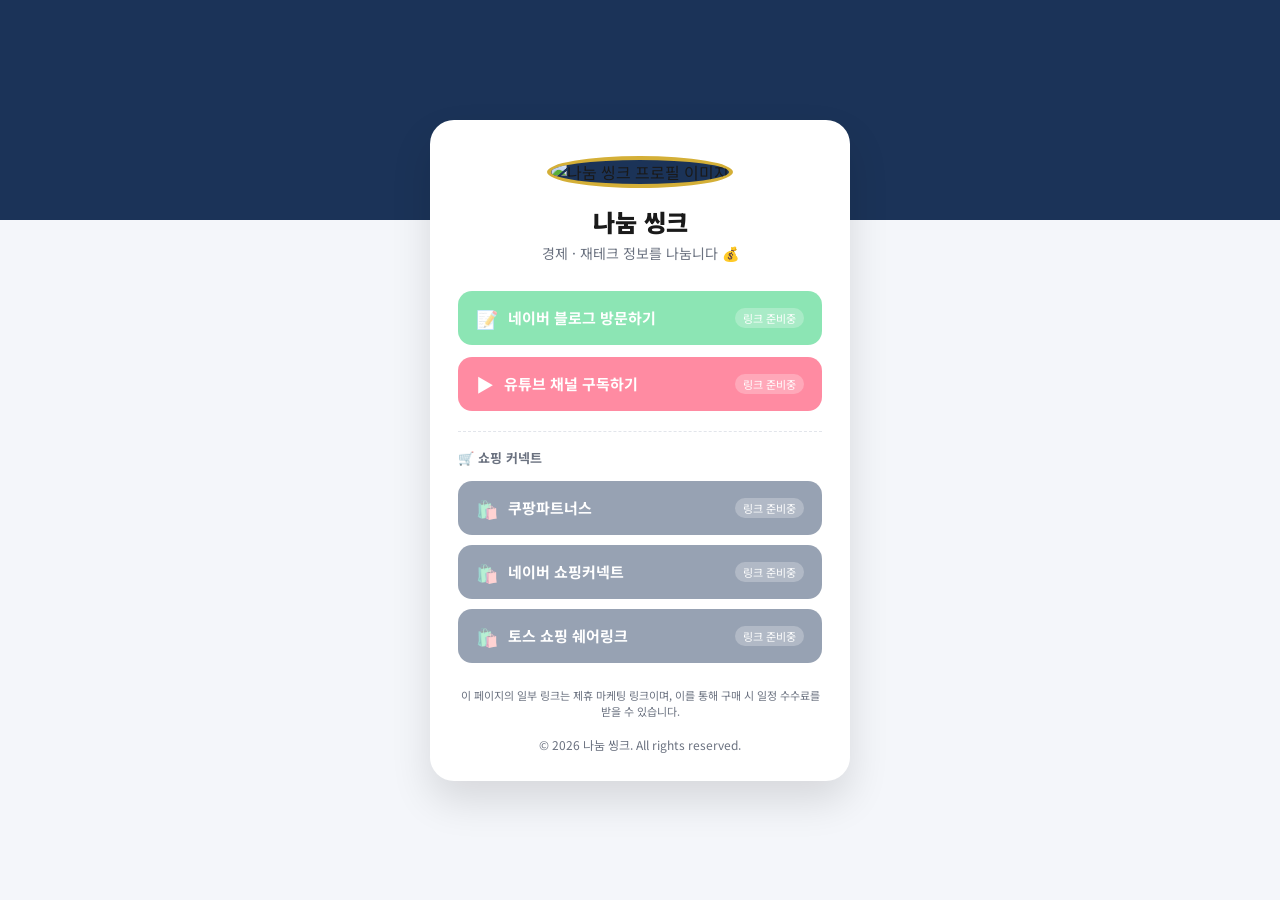
==== index.html @ 3b572724 "Add link-hub homepage for blog, YouTube, and shopping connect links Static HTML/CSS/JS page with pla" ====
<!DOCTYPE html>
<html lang="ko">
<head>
<meta charset="UTF-8">
<meta name="viewport" content="width=device-width, initial-scale=1.0">
<title>나눔 씽크 | 블로그 · 유튜브 · 쇼핑 링크 모음</title>
<meta name="description" content="나눔 씽크의 네이버 블로그, 유튜브, 쇼핑커넥트 링크를 한곳에서 만나보세요.">
<link rel="preconnect" href="https://fonts.googleapis.com">
<link href="https://fonts.googleapis.com/css2?family=Noto+Sans+KR:wght@400;500;700;900&display=swap" rel="stylesheet">
<link rel="stylesheet" href="style.css">
</head>
<body>

<main class="card">
  <img class="avatar" src="https://placehold.co/160x160/1B3358/FFFFFF?text=%EB%82%98%EB%88%94%20%EC%94%BD%ED%81%AC" alt="나눔 씽크 프로필 이미지">

  <h1 class="name">나눔 씽크</h1>
  <p class="tagline">경제 · 재테크 정보를 나눔니다 💰</p>

  <nav class="links" aria-label="바로가기 링크">

    <a class="link-btn blog" href="#" data-slot="naver-blog" target="_blank" rel="noopener noreferrer">
      <span class="icon">📝</span>
      <span class="label">네이버 블로그 방문하기</span>
    </a>

    <a class="link-btn youtube" href="#" data-slot="youtube" target="_blank" rel="noopener noreferrer">
      <span class="icon">▶️</span>
      <span class="label">유튜브 채널 구독하기</span>
    </a>

    <div class="link-group">
      <p class="group-title">🛒 쇼핑 커넥트</p>

      <a class="link-btn shopping" href="#" data-slot="coupang-partners" target="_blank" rel="noopener noreferrer sponsored">
        <span class="icon">🛍️</span>
        <span class="label">쿠팡파트너스</span>
      </a>

      <a class="link-btn shopping" href="#" data-slot="naver-shopping-connect" target="_blank" rel="noopener noreferrer sponsored">
        <span class="icon">🛍️</span>
        <span class="label">네이버 쇼핑커넥트</span>
      </a>

      <a class="link-btn shopping" href="#" data-slot="toss-shopping-share" target="_blank" rel="noopener noreferrer sponsored">
        <span class="icon">🛍️</span>
        <span class="label">토스 쇼핑 쉐어링크</span>
      </a>
    </div>

  </nav>

  <p class="disclosure">이 페이지의 일부 링크는 제휴 마케팅 링크이며, 이를 통해 구매 시 일정 수수료를 받을 수 있습니다.</p>

  <footer class="footer">
    <p>© <span id="year"></span> 나눔 씽크. All rights reserved.</p>
  </footer>
</main>

<script src="script.js"></script>
</body>
</html>
---- style.css ----
:root {
  --navy: #1b3358;
  --navy-dark: #12213b;
  --gold: #d4af37;
  --bg: #f4f6fa;
  --card-bg: #ffffff;
  --text: #1a1a1a;
  --muted: #6b7280;
  --naver-green: #03c75a;
  --youtube-red: #ff0033;
  --shopping-navy: #1b3358;
}

* {
  box-sizing: border-box;
}

body {
  margin: 0;
  min-height: 100vh;
  display: flex;
  align-items: center;
  justify-content: center;
  padding: 32px 16px;
  font-family: "Noto Sans KR", -apple-system, BlinkMacSystemFont, sans-serif;
  background: linear-gradient(180deg, var(--navy) 0%, var(--navy) 220px, var(--bg) 220px, var(--bg) 100%);
  color: var(--text);
}

.card {
  width: 100%;
  max-width: 420px;
  background: var(--card-bg);
  border-radius: 24px;
  padding: 40px 28px 28px;
  box-shadow: 0 20px 40px rgba(0, 0, 0, 0.12);
  text-align: center;
}

.avatar {
  width: 96px;
  height: 96px;
  border-radius: 50%;
  border: 4px solid var(--gold);
  object-fit: cover;
  margin-top: -76px;
  background: var(--navy);
}

.name {
  margin: 16px 0 4px;
  font-size: 24px;
  font-weight: 900;
}

.tagline {
  margin: 0 0 28px;
  color: var(--muted);
  font-size: 14px;
}

.links {
  display: flex;
  flex-direction: column;
  gap: 12px;
}

.link-btn {
  display: flex;
  align-items: center;
  gap: 10px;
  padding: 14px 18px;
  border-radius: 14px;
  text-decoration: none;
  font-weight: 700;
  font-size: 15px;
  color: #fff;
  transition: transform 0.15s ease, box-shadow 0.15s ease;
}

.link-btn:hover {
  transform: translateY(-2px);
  box-shadow: 0 8px 16px rgba(0, 0, 0, 0.15);
}

.link-btn .icon {
  font-size: 18px;
}

.link-btn.blog {
  background: var(--naver-green);
}

.link-btn.youtube {
  background: var(--youtube-red);
}

.link-btn.shopping {
  background: var(--shopping-navy);
}

.link-group {
  margin-top: 8px;
  padding-top: 16px;
  border-top: 1px dashed #e2e5eb;
  display: flex;
  flex-direction: column;
  gap: 10px;
}

.group-title {
  margin: 0 0 4px;
  font-size: 13px;
  font-weight: 700;
  color: var(--muted);
  text-align: left;
}

.disclosure {
  margin: 24px 0 0;
  font-size: 11px;
  line-height: 1.5;
  color: var(--muted);
}

.footer {
  margin-top: 16px;
}

.footer p {
  margin: 0;
  font-size: 12px;
  color: var(--muted);
}

.link-disabled {
  opacity: 0.45;
  cursor: not-allowed;
  position: relative;
}

.link-disabled::after {
  content: "링크 준비중";
  margin-left: auto;
  font-size: 11px;
  font-weight: 400;
  background: rgba(255, 255, 255, 0.25);
  padding: 2px 8px;
  border-radius: 999px;
}
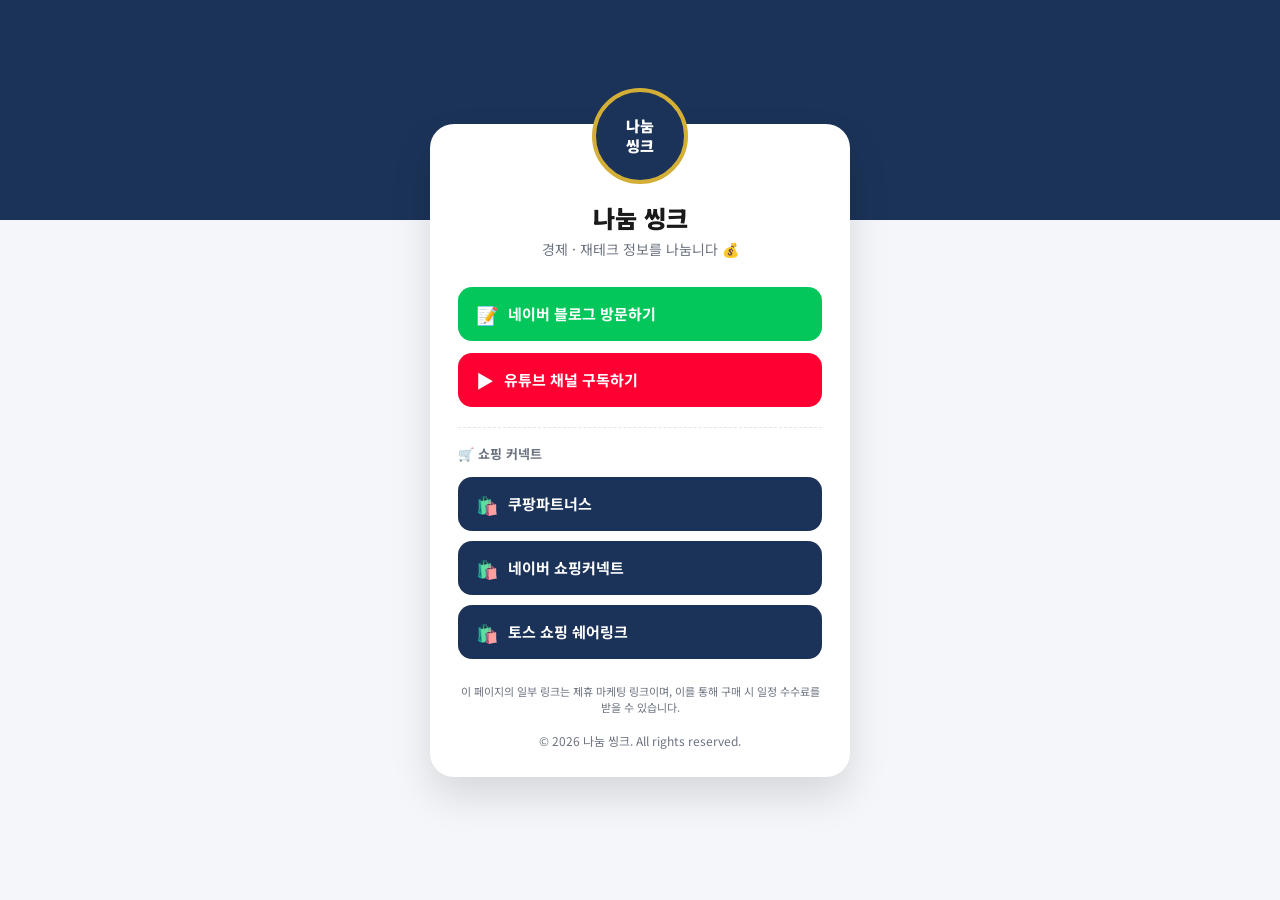
==== commit 2beb1013: "Replace external placeholder avatar with CSS initials avatar The placehold.co image text was getting" ====
--- a/index.html
+++ b/index.html
@@ -12,7 +12,7 @@
 <body>
 
 <main class="card">
-  <img class="avatar" src="https://placehold.co/160x160/1B3358/FFFFFF?text=%EB%82%98%EB%88%94%20%EC%94%BD%ED%81%AC" alt="나눔 씽크 프로필 이미지">
+  <div class="avatar" role="img" aria-label="나눔 씽크 프로필">나눔<br>씽크</div>
 
   <h1 class="name">나눔 씽크</h1>
   <p class="tagline">경제 · 재테크 정보를 나눔니다 💰</p>
--- a/style.css
+++ b/style.css
@@ -42,9 +42,16 @@
   height: 96px;
   border-radius: 50%;
   border: 4px solid var(--gold);
-  object-fit: cover;
-  margin-top: -76px;
+  margin: -76px auto 0;
   background: var(--navy);
+  color: #fff;
+  display: flex;
+  align-items: center;
+  justify-content: center;
+  font-weight: 900;
+  font-size: 15px;
+  line-height: 1.3;
+  text-align: center;
 }
 
 .name {
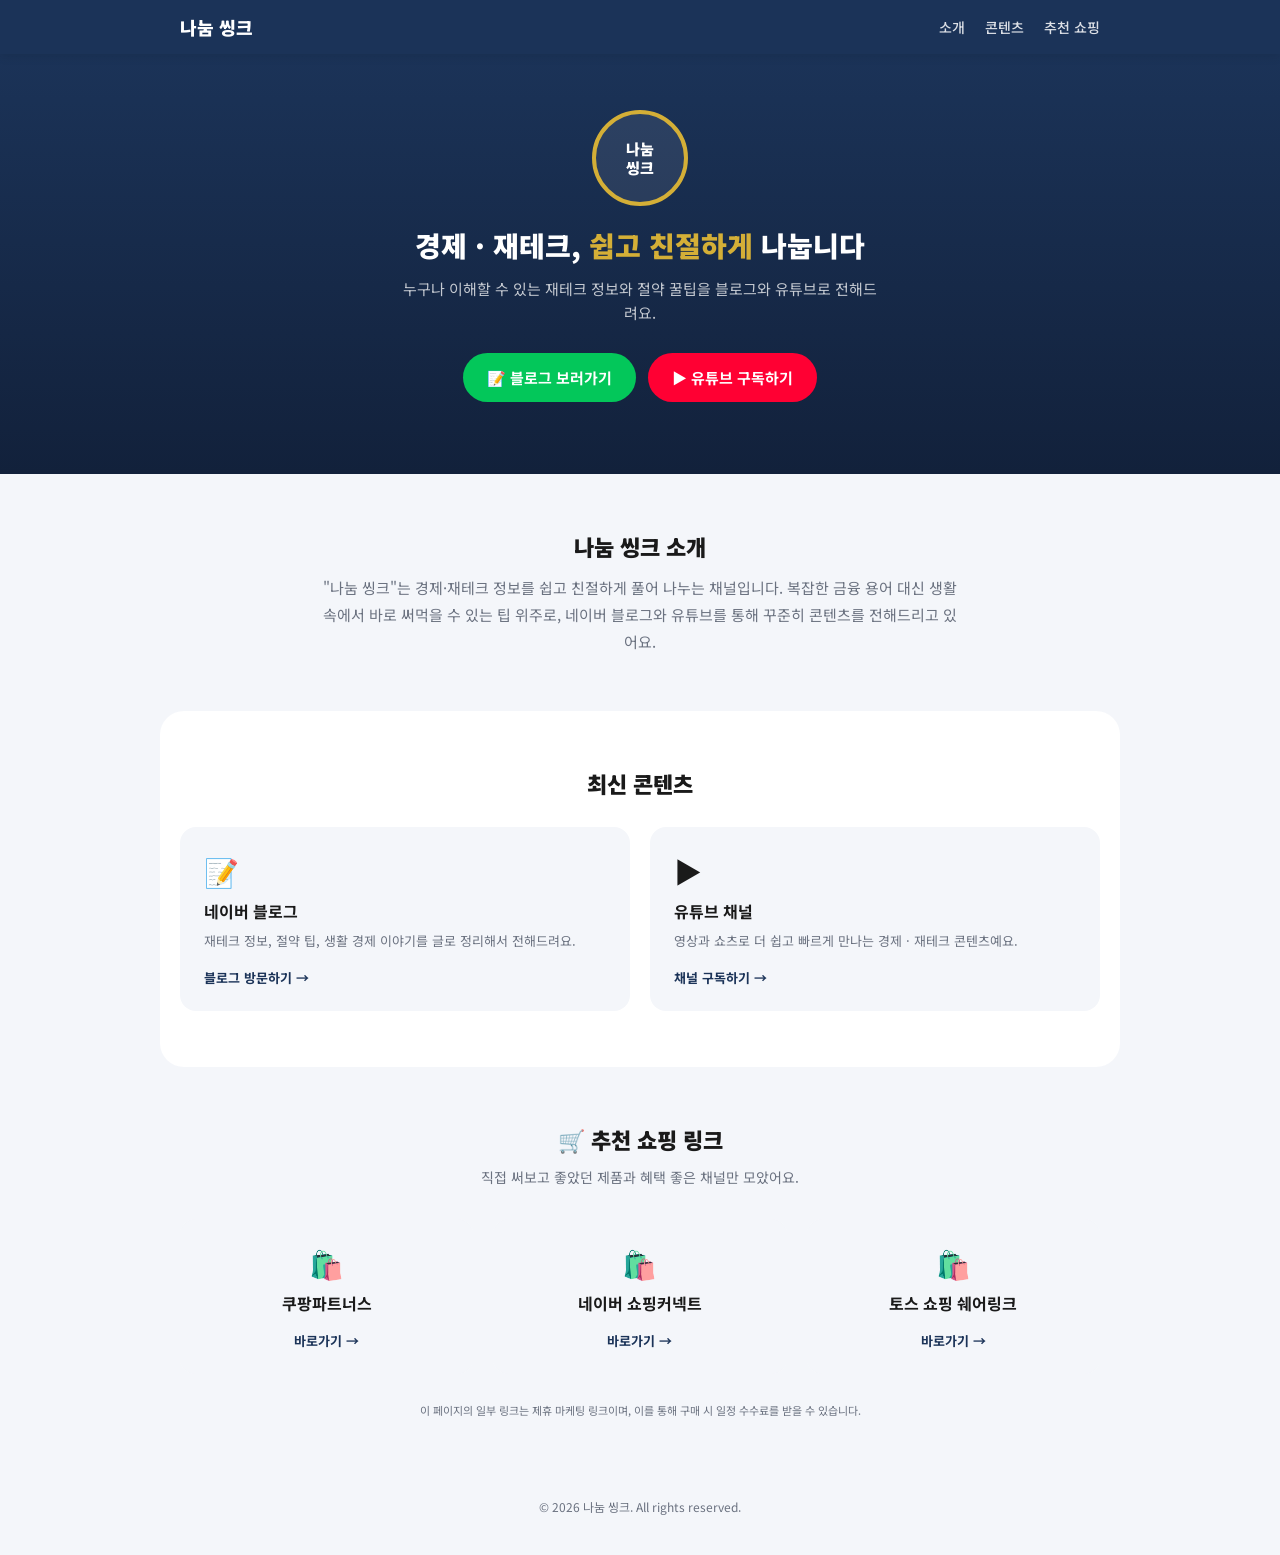
==== commit c26c5d01: "Redesign as a full landing page instead of a bare link-hub Add hero, about, content, and shopping se" ====
--- a/index.html
+++ b/index.html
@@ -3,59 +3,92 @@
 <head>
 <meta charset="UTF-8">
 <meta name="viewport" content="width=device-width, initial-scale=1.0">
-<title>나눔 씽크 | 블로그 · 유튜브 · 쇼핑 링크 모음</title>
-<meta name="description" content="나눔 씽크의 네이버 블로그, 유튜브, 쇼핑커넥트 링크를 한곳에서 만나보세요.">
+<title>나눔 씽크 | 경제 · 재테크 정보 허브</title>
+<meta name="description" content="나눔 씽크의 네이버 블로그, 유튜브, 추천 쇼핑 링크를 한곳에서 만나보세요. 경제 · 재테크 정보를 쉽고 친절하게 나눕니다.">
 <link rel="preconnect" href="https://fonts.googleapis.com">
 <link href="https://fonts.googleapis.com/css2?family=Noto+Sans+KR:wght@400;500;700;900&display=swap" rel="stylesheet">
 <link rel="stylesheet" href="style.css">
 </head>
 <body>
 
-<main class="card">
-  <div class="avatar" role="img" aria-label="나눔 씽크 프로필">나눔<br>씽크</div>
+<header class="site-header">
+  <div class="header-inner">
+    <a class="brand" href="#top">나눔 씽크</a>
+    <nav class="nav">
+      <a href="#about">소개</a>
+      <a href="#content">콘텐츠</a>
+      <a href="#shopping">추천 쇼핑</a>
+    </nav>
+  </div>
+</header>
 
-  <h1 class="name">나눔 씽크</h1>
-  <p class="tagline">경제 · 재테크 정보를 나눔니다 💰</p>
+<main id="top">
 
-  <nav class="links" aria-label="바로가기 링크">
+  <section class="hero">
+    <div class="avatar" role="img" aria-label="나눔 씽크 프로필">나눔<br>씽크</div>
+    <h1>경제 · 재테크, <span class="accent">쉽고 친절하게</span> 나눕니다</h1>
+    <p class="hero-sub">누구나 이해할 수 있는 재테크 정보와 절약 꿀팁을 블로그와 유튜브로 전해드려요.</p>
+    <div class="hero-cta">
+      <a class="btn btn-primary" href="#" data-slot="naver-blog" target="_blank" rel="noopener noreferrer">📝 블로그 보러가기</a>
+      <a class="btn btn-secondary" href="#" data-slot="youtube" target="_blank" rel="noopener noreferrer">▶️ 유튜브 구독하기</a>
+    </div>
+  </section>
 
-    <a class="link-btn blog" href="#" data-slot="naver-blog" target="_blank" rel="noopener noreferrer">
-      <span class="icon">📝</span>
-      <span class="label">네이버 블로그 방문하기</span>
-    </a>
+  <section id="about" class="section about">
+    <h2>나눔 씽크 소개</h2>
+    <p>
+      "나눔 씽크"는 경제·재테크 정보를 쉽고 친절하게 풀어 나누는 채널입니다.
+      복잡한 금융 용어 대신 생활 속에서 바로 써먹을 수 있는 팁 위주로,
+      네이버 블로그와 유튜브를 통해 꾸준히 콘텐츠를 전해드리고 있어요.
+    </p>
+  </section>
 
-    <a class="link-btn youtube" href="#" data-slot="youtube" target="_blank" rel="noopener noreferrer">
-      <span class="icon">▶️</span>
-      <span class="label">유튜브 채널 구독하기</span>
-    </a>
-
-    <div class="link-group">
-      <p class="group-title">🛒 쇼핑 커넥트</p>
-
-      <a class="link-btn shopping" href="#" data-slot="coupang-partners" target="_blank" rel="noopener noreferrer sponsored">
-        <span class="icon">🛍️</span>
-        <span class="label">쿠팡파트너스</span>
+  <section id="content" class="section content">
+    <h2>최신 콘텐츠</h2>
+    <div class="card-grid">
+      <a class="content-card" href="#" data-slot="naver-blog" target="_blank" rel="noopener noreferrer">
+        <span class="card-icon blog-icon">📝</span>
+        <h3>네이버 블로그</h3>
+        <p>재테크 정보, 절약 팁, 생활 경제 이야기를 글로 정리해서 전해드려요.</p>
+        <span class="card-link">블로그 방문하기 →</span>
       </a>
-
-      <a class="link-btn shopping" href="#" data-slot="naver-shopping-connect" target="_blank" rel="noopener noreferrer sponsored">
-        <span class="icon">🛍️</span>
-        <span class="label">네이버 쇼핑커넥트</span>
-      </a>
-
-      <a class="link-btn shopping" href="#" data-slot="toss-shopping-share" target="_blank" rel="noopener noreferrer sponsored">
-        <span class="icon">🛍️</span>
-        <span class="label">토스 쇼핑 쉐어링크</span>
+      <a class="content-card" href="#" data-slot="youtube" target="_blank" rel="noopener noreferrer">
+        <span class="card-icon youtube-icon">▶️</span>
+        <h3>유튜브 채널</h3>
+        <p>영상과 쇼츠로 더 쉽고 빠르게 만나는 경제 · 재테크 콘텐츠예요.</p>
+        <span class="card-link">채널 구독하기 →</span>
       </a>
     </div>
+  </section>
 
-  </nav>
+  <section id="shopping" class="section shopping">
+    <h2>🛒 추천 쇼핑 링크</h2>
+    <p class="section-sub">직접 써보고 좋았던 제품과 혜택 좋은 채널만 모았어요.</p>
+    <div class="card-grid">
+      <a class="shopping-card" href="#" data-slot="coupang-partners" target="_blank" rel="noopener noreferrer sponsored">
+        <span class="card-icon">🛍️</span>
+        <h3>쿠팡파트너스</h3>
+        <span class="card-link">바로가기 →</span>
+      </a>
+      <a class="shopping-card" href="#" data-slot="naver-shopping-connect" target="_blank" rel="noopener noreferrer sponsored">
+        <span class="card-icon">🛍️</span>
+        <h3>네이버 쇼핑커넥트</h3>
+        <span class="card-link">바로가기 →</span>
+      </a>
+      <a class="shopping-card" href="#" data-slot="toss-shopping-share" target="_blank" rel="noopener noreferrer sponsored">
+        <span class="card-icon">🛍️</span>
+        <h3>토스 쇼핑 쉐어링크</h3>
+        <span class="card-link">바로가기 →</span>
+      </a>
+    </div>
+    <p class="disclosure">이 페이지의 일부 링크는 제휴 마케팅 링크이며, 이를 통해 구매 시 일정 수수료를 받을 수 있습니다.</p>
+  </section>
 
-  <p class="disclosure">이 페이지의 일부 링크는 제휴 마케팅 링크이며, 이를 통해 구매 시 일정 수수료를 받을 수 있습니다.</p>
+</main>
 
-  <footer class="footer">
-    <p>© <span id="year"></span> 나눔 씽크. All rights reserved.</p>
-  </footer>
-</main>
+<footer class="footer">
+  <p>© <span id="year"></span> 나눔 씽크. All rights reserved.</p>
+</footer>
 
 <script src="script.js"></script>
 </body>
--- a/style.css
+++ b/style.css
@@ -9,32 +9,77 @@
   --naver-green: #03c75a;
   --youtube-red: #ff0033;
   --shopping-navy: #1b3358;
+  --max-width: 960px;
 }
 
 * {
   box-sizing: border-box;
 }
 
+html {
+  scroll-behavior: smooth;
+}
+
 body {
   margin: 0;
-  min-height: 100vh;
+  font-family: "Noto Sans KR", -apple-system, BlinkMacSystemFont, sans-serif;
+  background: var(--bg);
+  color: var(--text);
+}
+
+a {
+  color: inherit;
+}
+
+/* Header */
+
+.site-header {
+  position: sticky;
+  top: 0;
+  z-index: 10;
+  background: var(--navy);
+  box-shadow: 0 2px 10px rgba(0, 0, 0, 0.1);
+}
+
+.header-inner {
+  max-width: var(--max-width);
+  margin: 0 auto;
+  padding: 14px 20px;
   display: flex;
   align-items: center;
-  justify-content: center;
-  padding: 32px 16px;
-  font-family: "Noto Sans KR", -apple-system, BlinkMacSystemFont, sans-serif;
-  background: linear-gradient(180deg, var(--navy) 0%, var(--navy) 220px, var(--bg) 220px, var(--bg) 100%);
-  color: var(--text);
-}
-
-.card {
-  width: 100%;
-  max-width: 420px;
-  background: var(--card-bg);
-  border-radius: 24px;
-  padding: 40px 28px 28px;
-  box-shadow: 0 20px 40px rgba(0, 0, 0, 0.12);
-  text-align: center;
+  justify-content: space-between;
+}
+
+.brand {
+  color: #fff;
+  font-weight: 900;
+  font-size: 18px;
+  text-decoration: none;
+}
+
+.nav {
+  display: flex;
+  gap: 20px;
+}
+
+.nav a {
+  color: rgba(255, 255, 255, 0.85);
+  text-decoration: none;
+  font-size: 14px;
+  font-weight: 500;
+}
+
+.nav a:hover {
+  color: var(--gold);
+}
+
+/* Hero */
+
+.hero {
+  background: linear-gradient(180deg, var(--navy) 0%, var(--navy-dark) 100%);
+  color: #fff;
+  text-align: center;
+  padding: 56px 20px 72px;
 }
 
 .avatar {
@@ -42,8 +87,8 @@
   height: 96px;
   border-radius: 50%;
   border: 4px solid var(--gold);
-  margin: -76px auto 0;
-  background: var(--navy);
+  margin: 0 auto 20px;
+  background: rgba(255, 255, 255, 0.08);
   color: #fff;
   display: flex;
   align-items: center;
@@ -54,84 +99,164 @@
   text-align: center;
 }
 
-.name {
-  margin: 16px 0 4px;
-  font-size: 24px;
-  font-weight: 900;
-}
-
-.tagline {
-  margin: 0 0 28px;
+.hero h1 {
+  margin: 0 0 12px;
+  font-size: 28px;
+  font-weight: 900;
+  line-height: 1.4;
+  word-break: keep-all;
+}
+
+.accent {
+  color: var(--gold);
+}
+
+.hero-sub {
+  margin: 0 auto 28px;
+  max-width: 480px;
+  color: rgba(255, 255, 255, 0.75);
+  font-size: 15px;
+  line-height: 1.6;
+}
+
+.hero-cta {
+  display: flex;
+  justify-content: center;
+  gap: 12px;
+  flex-wrap: wrap;
+}
+
+.btn {
+  display: inline-block;
+  padding: 14px 24px;
+  border-radius: 999px;
+  text-decoration: none;
+  font-weight: 700;
+  font-size: 15px;
+  transition: transform 0.15s ease, box-shadow 0.15s ease;
+}
+
+.btn:hover {
+  transform: translateY(-2px);
+  box-shadow: 0 8px 16px rgba(0, 0, 0, 0.2);
+}
+
+.btn-primary {
+  background: var(--naver-green);
+  color: #fff;
+}
+
+.btn-secondary {
+  background: var(--youtube-red);
+  color: #fff;
+}
+
+/* Sections */
+
+.section {
+  max-width: var(--max-width);
+  margin: 0 auto;
+  padding: 56px 20px;
+}
+
+.section h2 {
+  margin: 0 0 12px;
+  font-size: 22px;
+  font-weight: 900;
+  text-align: center;
+}
+
+.section-sub {
+  margin: 0 0 32px;
+  text-align: center;
   color: var(--muted);
   font-size: 14px;
 }
 
-.links {
+.about p {
+  max-width: 640px;
+  margin: 0 auto;
+  text-align: center;
+  color: var(--muted);
+  line-height: 1.8;
+  font-size: 15px;
+}
+
+.content {
+  background: var(--card-bg);
+  border-radius: 24px;
+}
+
+.card-grid {
+  display: grid;
+  grid-template-columns: repeat(auto-fit, minmax(220px, 1fr));
+  gap: 20px;
+  margin-top: 28px;
+}
+
+.content-card,
+.shopping-card {
   display: flex;
   flex-direction: column;
-  gap: 12px;
-}
-
-.link-btn {
-  display: flex;
-  align-items: center;
-  gap: 10px;
-  padding: 14px 18px;
-  border-radius: 14px;
-  text-decoration: none;
+  align-items: flex-start;
+  gap: 8px;
+  padding: 24px;
+  border-radius: 16px;
+  background: var(--bg);
+  text-decoration: none;
+  color: var(--text);
+  transition: transform 0.15s ease, box-shadow 0.15s ease;
+}
+
+.content-card:hover,
+.shopping-card:hover {
+  transform: translateY(-3px);
+  box-shadow: 0 10px 20px rgba(0, 0, 0, 0.08);
+}
+
+.card-icon {
+  font-size: 28px;
+}
+
+.content-card h3,
+.shopping-card h3 {
+  margin: 0;
+  font-size: 16px;
   font-weight: 700;
-  font-size: 15px;
-  color: #fff;
-  transition: transform 0.15s ease, box-shadow 0.15s ease;
-}
-
-.link-btn:hover {
-  transform: translateY(-2px);
-  box-shadow: 0 8px 16px rgba(0, 0, 0, 0.15);
-}
-
-.link-btn .icon {
-  font-size: 18px;
-}
-
-.link-btn.blog {
-  background: var(--naver-green);
-}
-
-.link-btn.youtube {
-  background: var(--youtube-red);
-}
-
-.link-btn.shopping {
-  background: var(--shopping-navy);
-}
-
-.link-group {
+}
+
+.content-card p {
+  margin: 0;
+  font-size: 13px;
+  color: var(--muted);
+  line-height: 1.6;
+}
+
+.card-link {
   margin-top: 8px;
-  padding-top: 16px;
-  border-top: 1px dashed #e2e5eb;
-  display: flex;
-  flex-direction: column;
-  gap: 10px;
-}
-
-.group-title {
-  margin: 0 0 4px;
   font-size: 13px;
   font-weight: 700;
-  color: var(--muted);
-  text-align: left;
+  color: var(--navy);
+}
+
+.shopping-card {
+  align-items: center;
+  text-align: center;
 }
 
 .disclosure {
-  margin: 24px 0 0;
+  margin: 28px 0 0;
+  text-align: center;
   font-size: 11px;
   line-height: 1.5;
   color: var(--muted);
 }
 
+/* Footer */
+
 .footer {
-  margin-top: 16px;
+  text-align: center;
+  padding: 24px 20px 40px;
 }
 
 .footer p {
@@ -139,6 +264,8 @@
   font-size: 12px;
   color: var(--muted);
 }
+
+/* Disabled links (no URL configured yet) */
 
 .link-disabled {
   opacity: 0.45;
@@ -148,10 +275,9 @@
 
 .link-disabled::after {
   content: "링크 준비중";
-  margin-left: auto;
   font-size: 11px;
   font-weight: 400;
-  background: rgba(255, 255, 255, 0.25);
+  background: rgba(0, 0, 0, 0.1);
   padding: 2px 8px;
   border-radius: 999px;
 }
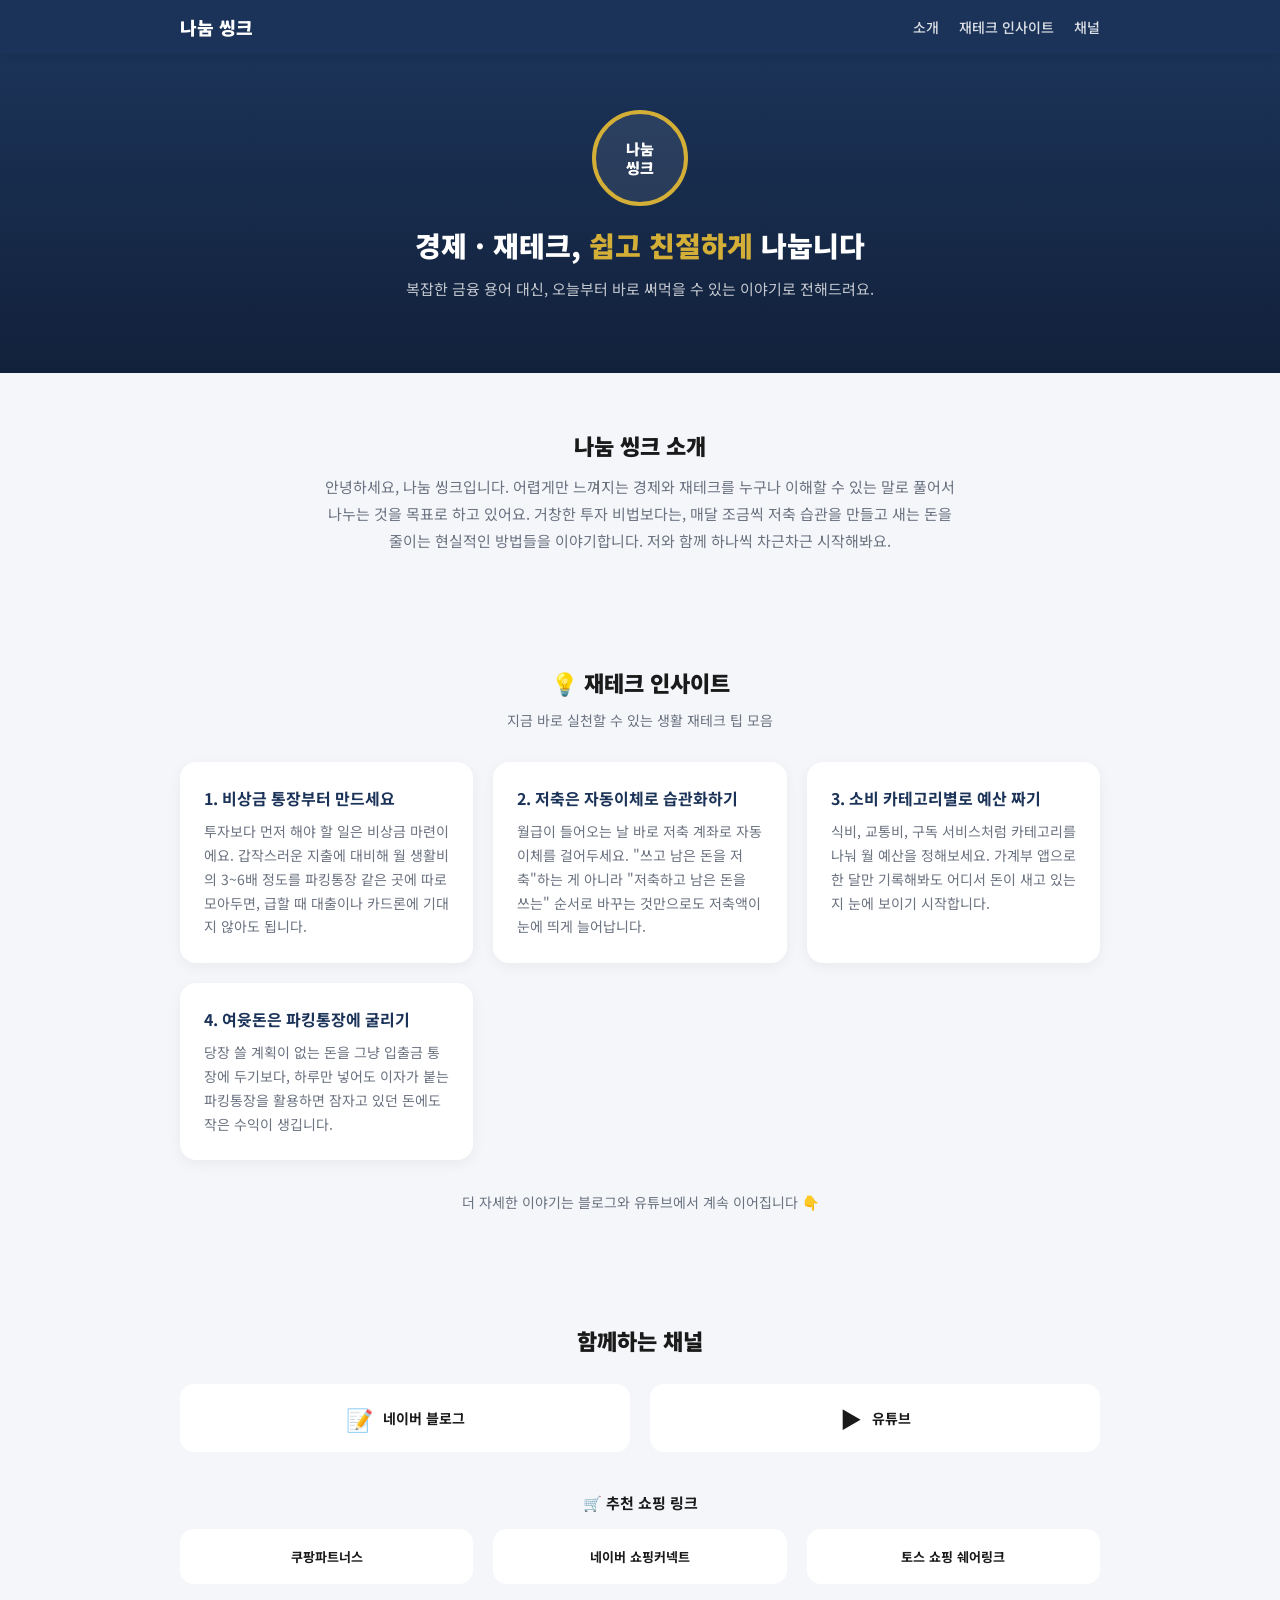
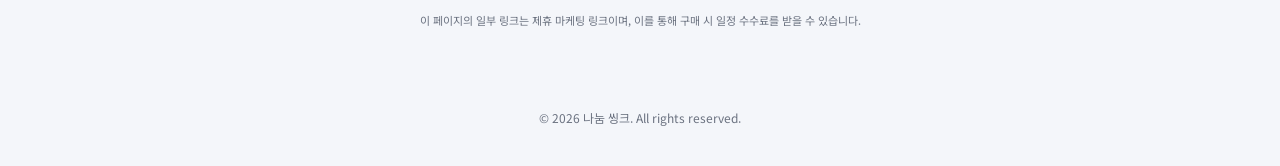
==== commit 88890e2d: "Center homepage on real written content instead of outbound links Add a "재테크 인사이트" section with actu" ====
--- a/index.html
+++ b/index.html
@@ -3,8 +3,8 @@
 <head>
 <meta charset="UTF-8">
 <meta name="viewport" content="width=device-width, initial-scale=1.0">
-<title>나눔 씽크 | 경제 · 재테크 정보 허브</title>
-<meta name="description" content="나눔 씽크의 네이버 블로그, 유튜브, 추천 쇼핑 링크를 한곳에서 만나보세요. 경제 · 재테크 정보를 쉽고 친절하게 나눕니다.">
+<title>나눔 씽크 | 경제 · 재테크 정보</title>
+<meta name="description" content="나눔 씽크가 전하는 쉽고 친절한 경제 · 재테크 인사이트. 생활 속 저축, 투자, 절약 팁을 만나보세요.">
 <link rel="preconnect" href="https://fonts.googleapis.com">
 <link href="https://fonts.googleapis.com/css2?family=Noto+Sans+KR:wght@400;500;700;900&display=swap" rel="stylesheet">
 <link rel="stylesheet" href="style.css">
@@ -16,8 +16,8 @@
     <a class="brand" href="#top">나눔 씽크</a>
     <nav class="nav">
       <a href="#about">소개</a>
-      <a href="#content">콘텐츠</a>
-      <a href="#shopping">추천 쇼핑</a>
+      <a href="#insights">재테크 인사이트</a>
+      <a href="#channels">채널</a>
     </nav>
   </div>
 </header>
@@ -27,58 +27,77 @@
   <section class="hero">
     <div class="avatar" role="img" aria-label="나눔 씽크 프로필">나눔<br>씽크</div>
     <h1>경제 · 재테크, <span class="accent">쉽고 친절하게</span> 나눕니다</h1>
-    <p class="hero-sub">누구나 이해할 수 있는 재테크 정보와 절약 꿀팁을 블로그와 유튜브로 전해드려요.</p>
-    <div class="hero-cta">
-      <a class="btn btn-primary" href="#" data-slot="naver-blog" target="_blank" rel="noopener noreferrer">📝 블로그 보러가기</a>
-      <a class="btn btn-secondary" href="#" data-slot="youtube" target="_blank" rel="noopener noreferrer">▶️ 유튜브 구독하기</a>
-    </div>
+    <p class="hero-sub">복잡한 금융 용어 대신, 오늘부터 바로 써먹을 수 있는 이야기로 전해드려요.</p>
   </section>
 
   <section id="about" class="section about">
     <h2>나눔 씽크 소개</h2>
     <p>
-      "나눔 씽크"는 경제·재테크 정보를 쉽고 친절하게 풀어 나누는 채널입니다.
-      복잡한 금융 용어 대신 생활 속에서 바로 써먹을 수 있는 팁 위주로,
-      네이버 블로그와 유튜브를 통해 꾸준히 콘텐츠를 전해드리고 있어요.
+      안녕하세요, 나눔 씽크입니다. 어렵게만 느껴지는 경제와 재테크를 누구나 이해할 수 있는 말로
+      풀어서 나누는 것을 목표로 하고 있어요. 거창한 투자 비법보다는, 매달 조금씩 저축 습관을
+      만들고 새는 돈을 줄이는 현실적인 방법들을 이야기합니다. 저와 함께 하나씩 차근차근 시작해봐요.
     </p>
   </section>
 
-  <section id="content" class="section content">
-    <h2>최신 콘텐츠</h2>
+  <section id="insights" class="section insights">
+    <h2>💡 재테크 인사이트</h2>
+    <p class="section-sub">지금 바로 실천할 수 있는 생활 재테크 팁 모음</p>
+    <div class="card-grid insights-grid">
+      <article class="insight-card">
+        <h3>1. 비상금 통장부터 만드세요</h3>
+        <p>
+          투자보다 먼저 해야 할 일은 비상금 마련이에요. 갑작스러운 지출에 대비해 월 생활비의
+          3~6배 정도를 파킹통장 같은 곳에 따로 모아두면, 급할 때 대출이나 카드론에 기대지 않아도 됩니다.
+        </p>
+      </article>
+      <article class="insight-card">
+        <h3>2. 저축은 자동이체로 습관화하기</h3>
+        <p>
+          월급이 들어오는 날 바로 저축 계좌로 자동이체를 걸어두세요. "쓰고 남은 돈을 저축"하는 게
+          아니라 "저축하고 남은 돈을 쓰는" 순서로 바꾸는 것만으로도 저축액이 눈에 띄게 늘어납니다.
+        </p>
+      </article>
+      <article class="insight-card">
+        <h3>3. 소비 카테고리별로 예산 짜기</h3>
+        <p>
+          식비, 교통비, 구독 서비스처럼 카테고리를 나눠 월 예산을 정해보세요. 가계부 앱으로 한 달만
+          기록해봐도 어디서 돈이 새고 있는지 눈에 보이기 시작합니다.
+        </p>
+      </article>
+      <article class="insight-card">
+        <h3>4. 여윳돈은 파킹통장에 굴리기</h3>
+        <p>
+          당장 쓸 계획이 없는 돈을 그냥 입출금 통장에 두기보다, 하루만 넣어도 이자가 붙는
+          파킹통장을 활용하면 잠자고 있던 돈에도 작은 수익이 생깁니다.
+        </p>
+      </article>
+    </div>
+    <p class="insights-more">더 자세한 이야기는 블로그와 유튜브에서 계속 이어집니다 👇</p>
+  </section>
+
+  <section id="channels" class="section channels">
+    <h2>함께하는 채널</h2>
     <div class="card-grid">
-      <a class="content-card" href="#" data-slot="naver-blog" target="_blank" rel="noopener noreferrer">
-        <span class="card-icon blog-icon">📝</span>
-        <h3>네이버 블로그</h3>
-        <p>재테크 정보, 절약 팁, 생활 경제 이야기를 글로 정리해서 전해드려요.</p>
-        <span class="card-link">블로그 방문하기 →</span>
+      <a class="channel-card" href="#" data-slot="naver-blog" target="_blank" rel="noopener noreferrer">
+        <span class="card-icon">📝</span>
+        <span class="channel-name">네이버 블로그</span>
       </a>
-      <a class="content-card" href="#" data-slot="youtube" target="_blank" rel="noopener noreferrer">
-        <span class="card-icon youtube-icon">▶️</span>
-        <h3>유튜브 채널</h3>
-        <p>영상과 쇼츠로 더 쉽고 빠르게 만나는 경제 · 재테크 콘텐츠예요.</p>
-        <span class="card-link">채널 구독하기 →</span>
+      <a class="channel-card" href="#" data-slot="youtube" target="_blank" rel="noopener noreferrer">
+        <span class="card-icon">▶️</span>
+        <span class="channel-name">유튜브</span>
       </a>
     </div>
-  </section>
 
-  <section id="shopping" class="section shopping">
-    <h2>🛒 추천 쇼핑 링크</h2>
-    <p class="section-sub">직접 써보고 좋았던 제품과 혜택 좋은 채널만 모았어요.</p>
-    <div class="card-grid">
+    <h3 class="shopping-title">🛒 추천 쇼핑 링크</h3>
+    <div class="card-grid shopping-grid">
       <a class="shopping-card" href="#" data-slot="coupang-partners" target="_blank" rel="noopener noreferrer sponsored">
-        <span class="card-icon">🛍️</span>
-        <h3>쿠팡파트너스</h3>
-        <span class="card-link">바로가기 →</span>
+        <span class="channel-name">쿠팡파트너스</span>
       </a>
       <a class="shopping-card" href="#" data-slot="naver-shopping-connect" target="_blank" rel="noopener noreferrer sponsored">
-        <span class="card-icon">🛍️</span>
-        <h3>네이버 쇼핑커넥트</h3>
-        <span class="card-link">바로가기 →</span>
+        <span class="channel-name">네이버 쇼핑커넥트</span>
       </a>
       <a class="shopping-card" href="#" data-slot="toss-shopping-share" target="_blank" rel="noopener noreferrer sponsored">
-        <span class="card-icon">🛍️</span>
-        <h3>토스 쇼핑 쉐어링크</h3>
-        <span class="card-link">바로가기 →</span>
+        <span class="channel-name">토스 쇼핑 쉐어링크</span>
       </a>
     </div>
     <p class="disclosure">이 페이지의 일부 링크는 제휴 마케팅 링크이며, 이를 통해 구매 시 일정 수수료를 받을 수 있습니다.</p>
--- a/style.css
+++ b/style.css
@@ -112,43 +112,11 @@
 }
 
 .hero-sub {
-  margin: 0 auto 28px;
+  margin: 0 auto;
   max-width: 480px;
   color: rgba(255, 255, 255, 0.75);
   font-size: 15px;
   line-height: 1.6;
-}
-
-.hero-cta {
-  display: flex;
-  justify-content: center;
-  gap: 12px;
-  flex-wrap: wrap;
-}
-
-.btn {
-  display: inline-block;
-  padding: 14px 24px;
-  border-radius: 999px;
-  text-decoration: none;
-  font-weight: 700;
-  font-size: 15px;
-  transition: transform 0.15s ease, box-shadow 0.15s ease;
-}
-
-.btn:hover {
-  transform: translateY(-2px);
-  box-shadow: 0 8px 16px rgba(0, 0, 0, 0.2);
-}
-
-.btn-primary {
-  background: var(--naver-green);
-  color: #fff;
-}
-
-.btn-secondary {
-  background: var(--youtube-red);
-  color: #fff;
 }
 
 /* Sections */
@@ -180,11 +148,6 @@
   color: var(--muted);
   line-height: 1.8;
   font-size: 15px;
-}
-
-.content {
-  background: var(--card-bg);
-  border-radius: 24px;
 }
 
 .card-grid {
@@ -194,54 +157,77 @@
   margin-top: 28px;
 }
 
-.content-card,
-.shopping-card {
-  display: flex;
-  flex-direction: column;
-  align-items: flex-start;
-  gap: 8px;
+/* Insights (real written content) */
+
+.insight-card {
   padding: 24px;
   border-radius: 16px;
-  background: var(--bg);
+  background: var(--card-bg);
+  box-shadow: 0 4px 14px rgba(0, 0, 0, 0.05);
+}
+
+.insight-card h3 {
+  margin: 0 0 10px;
+  font-size: 16px;
+  font-weight: 700;
+  color: var(--navy);
+}
+
+.insight-card p {
+  margin: 0;
+  font-size: 14px;
+  color: var(--muted);
+  line-height: 1.7;
+}
+
+.insights-more {
+  margin: 32px 0 0;
+  text-align: center;
+  font-size: 14px;
+  color: var(--muted);
+}
+
+/* Channels & shopping (secondary links) */
+
+.channel-card,
+.shopping-card {
+  display: flex;
+  align-items: center;
+  justify-content: center;
+  gap: 10px;
+  padding: 18px;
+  border-radius: 14px;
+  background: var(--card-bg);
   text-decoration: none;
   color: var(--text);
+  font-weight: 700;
+  font-size: 14px;
   transition: transform 0.15s ease, box-shadow 0.15s ease;
 }
 
-.content-card:hover,
+.channel-card:hover,
 .shopping-card:hover {
   transform: translateY(-3px);
   box-shadow: 0 10px 20px rgba(0, 0, 0, 0.08);
 }
 
 .card-icon {
-  font-size: 28px;
-}
-
-.content-card h3,
-.shopping-card h3 {
-  margin: 0;
-  font-size: 16px;
+  font-size: 22px;
+}
+
+.shopping-title {
+  margin: 40px 0 0;
+  text-align: center;
+  font-size: 15px;
   font-weight: 700;
 }
 
-.content-card p {
-  margin: 0;
+.shopping-grid {
+  margin-top: 16px;
+}
+
+.shopping-card {
   font-size: 13px;
-  color: var(--muted);
-  line-height: 1.6;
-}
-
-.card-link {
-  margin-top: 8px;
-  font-size: 13px;
-  font-weight: 700;
-  color: var(--navy);
-}
-
-.shopping-card {
-  align-items: center;
-  text-align: center;
 }
 
 .disclosure {
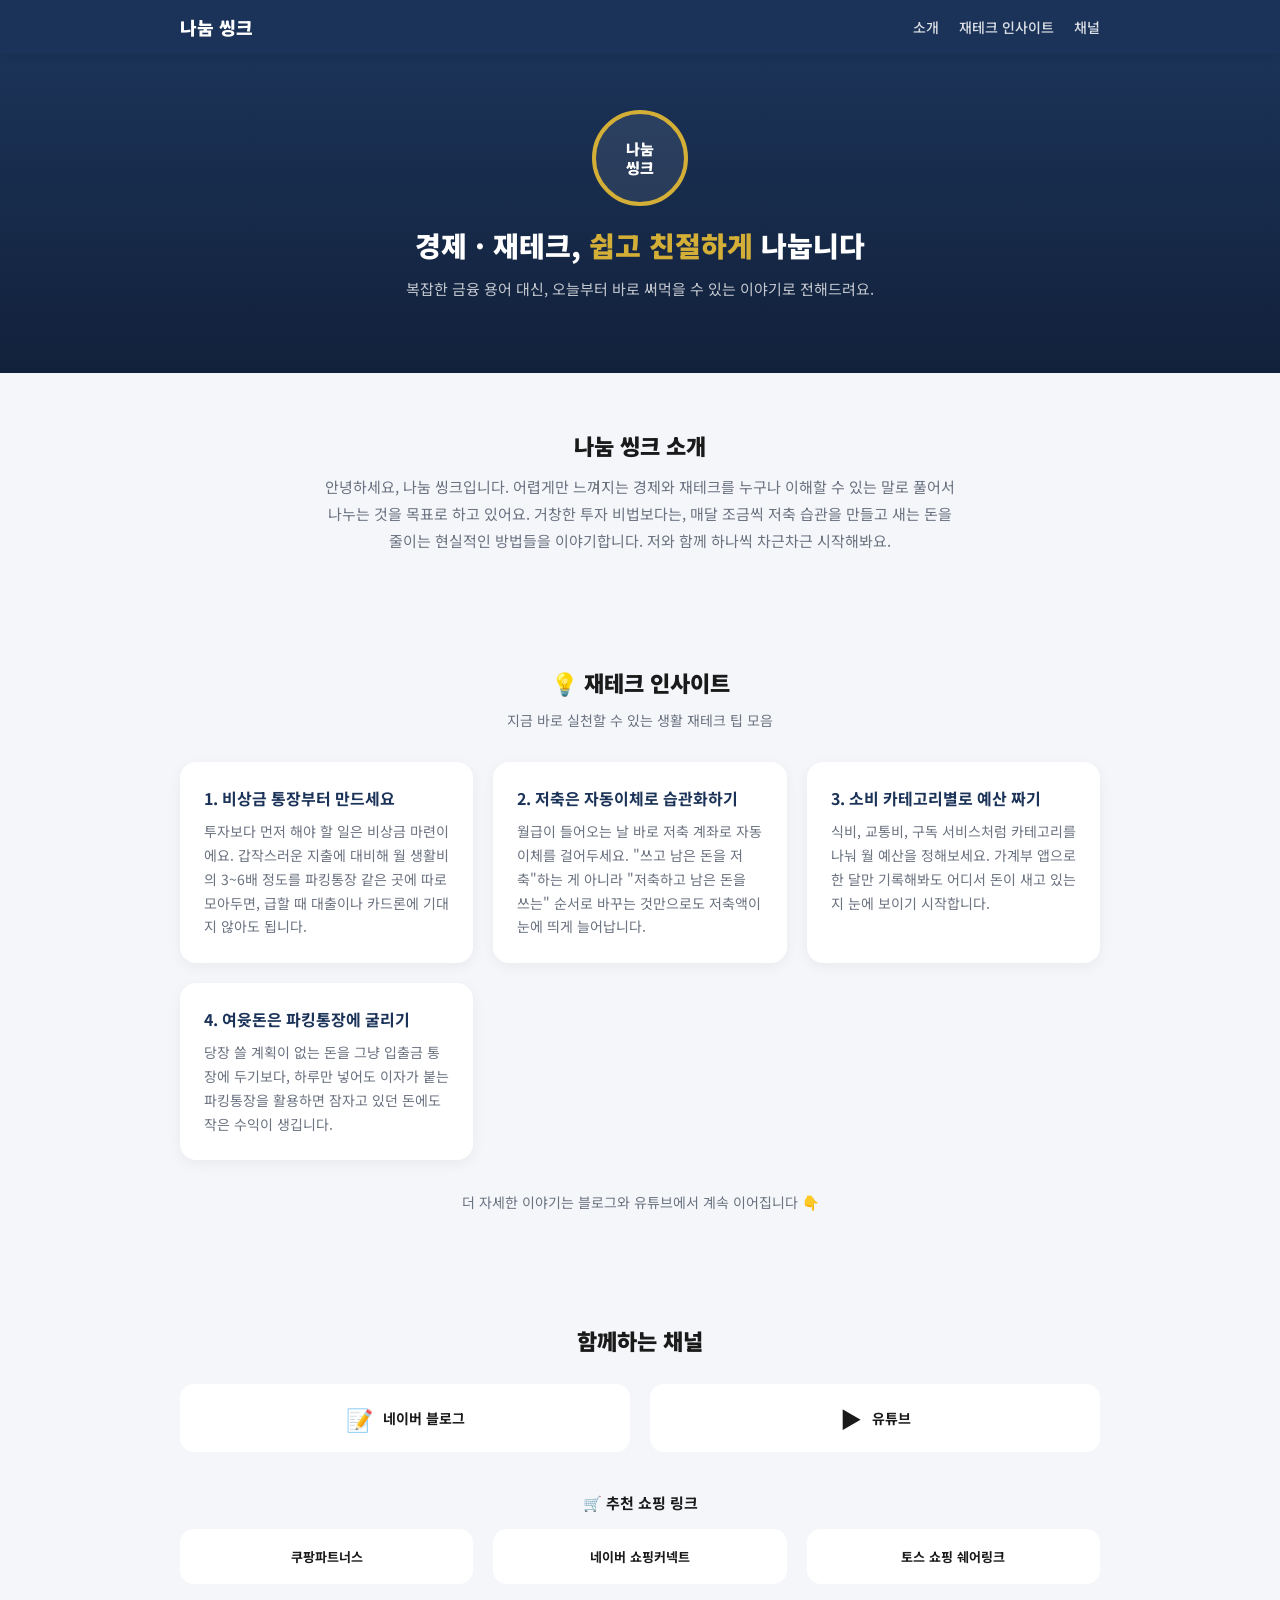
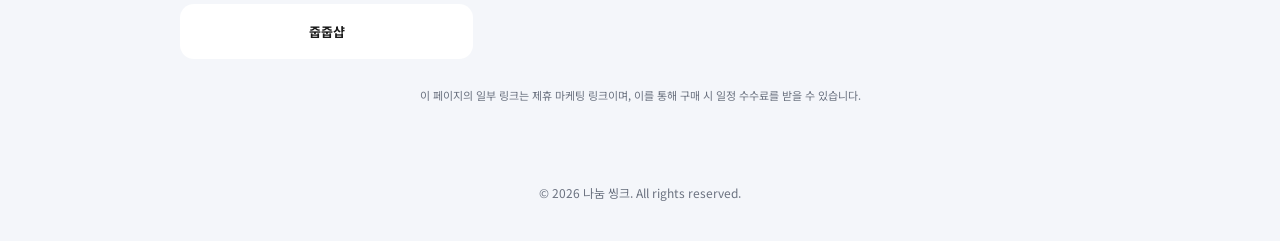
==== commit 842f2e74: "Add zoopzoop.shop link to shopping section Co-Authored-By: Claude Sonnet 5 <noreply@anthropic.com> C" ====
--- a/index.html
+++ b/index.html
@@ -99,6 +99,9 @@
       <a class="shopping-card" href="#" data-slot="toss-shopping-share" target="_blank" rel="noopener noreferrer sponsored">
         <span class="channel-name">토스 쇼핑 쉐어링크</span>
       </a>
+      <a class="shopping-card" href="#" data-slot="zoopzoop-shop" target="_blank" rel="noopener noreferrer sponsored">
+        <span class="channel-name">줍줍샵</span>
+      </a>
     </div>
     <p class="disclosure">이 페이지의 일부 링크는 제휴 마케팅 링크이며, 이를 통해 구매 시 일정 수수료를 받을 수 있습니다.</p>
   </section>
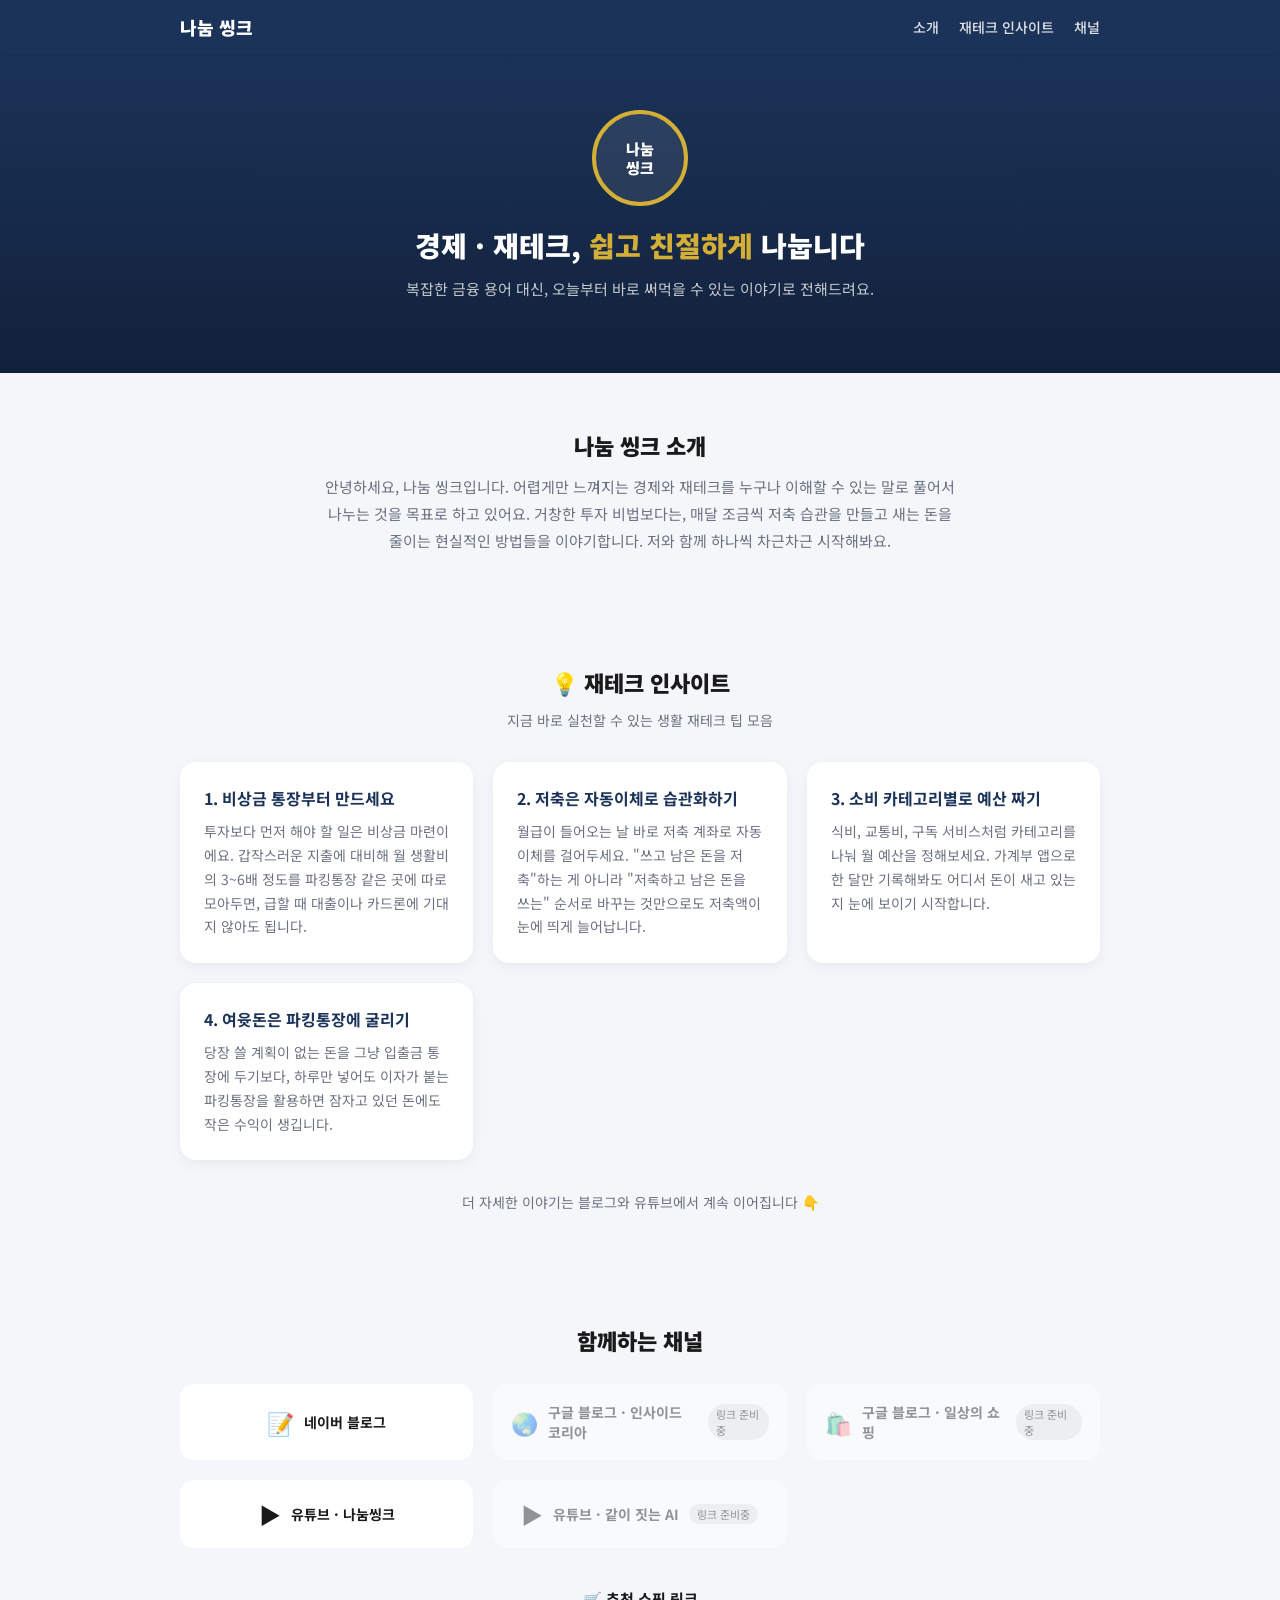
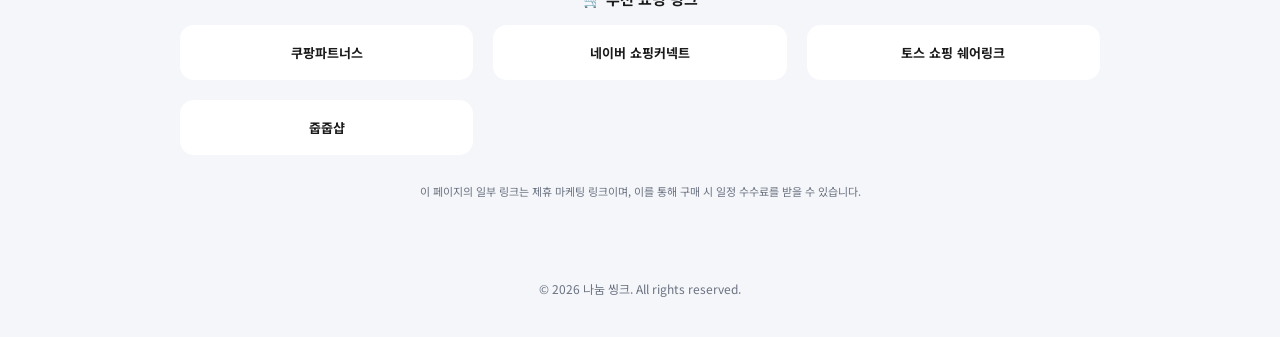
==== commit 95b1f5ab: "Add new channel cards for GoogleAdd Google blogs and YouTube channels to channel section blogs and Y" ====
--- a/index.html
+++ b/index.html
@@ -82,9 +82,21 @@
         <span class="card-icon">📝</span>
         <span class="channel-name">네이버 블로그</span>
       </a>
+      <a class="channel-card" href="#" data-slot="google-blog-inside-korea" target="_blank" rel="noopener noreferrer">
+        <span class="card-icon">🌏</span>
+        <span class="channel-name">구글 블로그 · 인사이드 코리아</span>
+      </a>
+      <a class="channel-card" href="#" data-slot="google-blog-ilsang-shopping" target="_blank" rel="noopener noreferrer">
+        <span class="card-icon">🛍️</span>
+        <span class="channel-name">구글 블로그 · 일상의 쇼핑</span>
+      </a>
       <a class="channel-card" href="#" data-slot="youtube" target="_blank" rel="noopener noreferrer">
         <span class="card-icon">▶️</span>
-        <span class="channel-name">유튜브</span>
+        <span class="channel-name">유튜브 · 나눔씽크</span>
+      </a>
+      <a class="channel-card" href="#" data-slot="youtube-gachi-ai" target="_blank" rel="noopener noreferrer">
+        <span class="card-icon">▶️</span>
+        <span class="channel-name">유튜브 · 같이 짓는 AI</span>
       </a>
     </div>
 
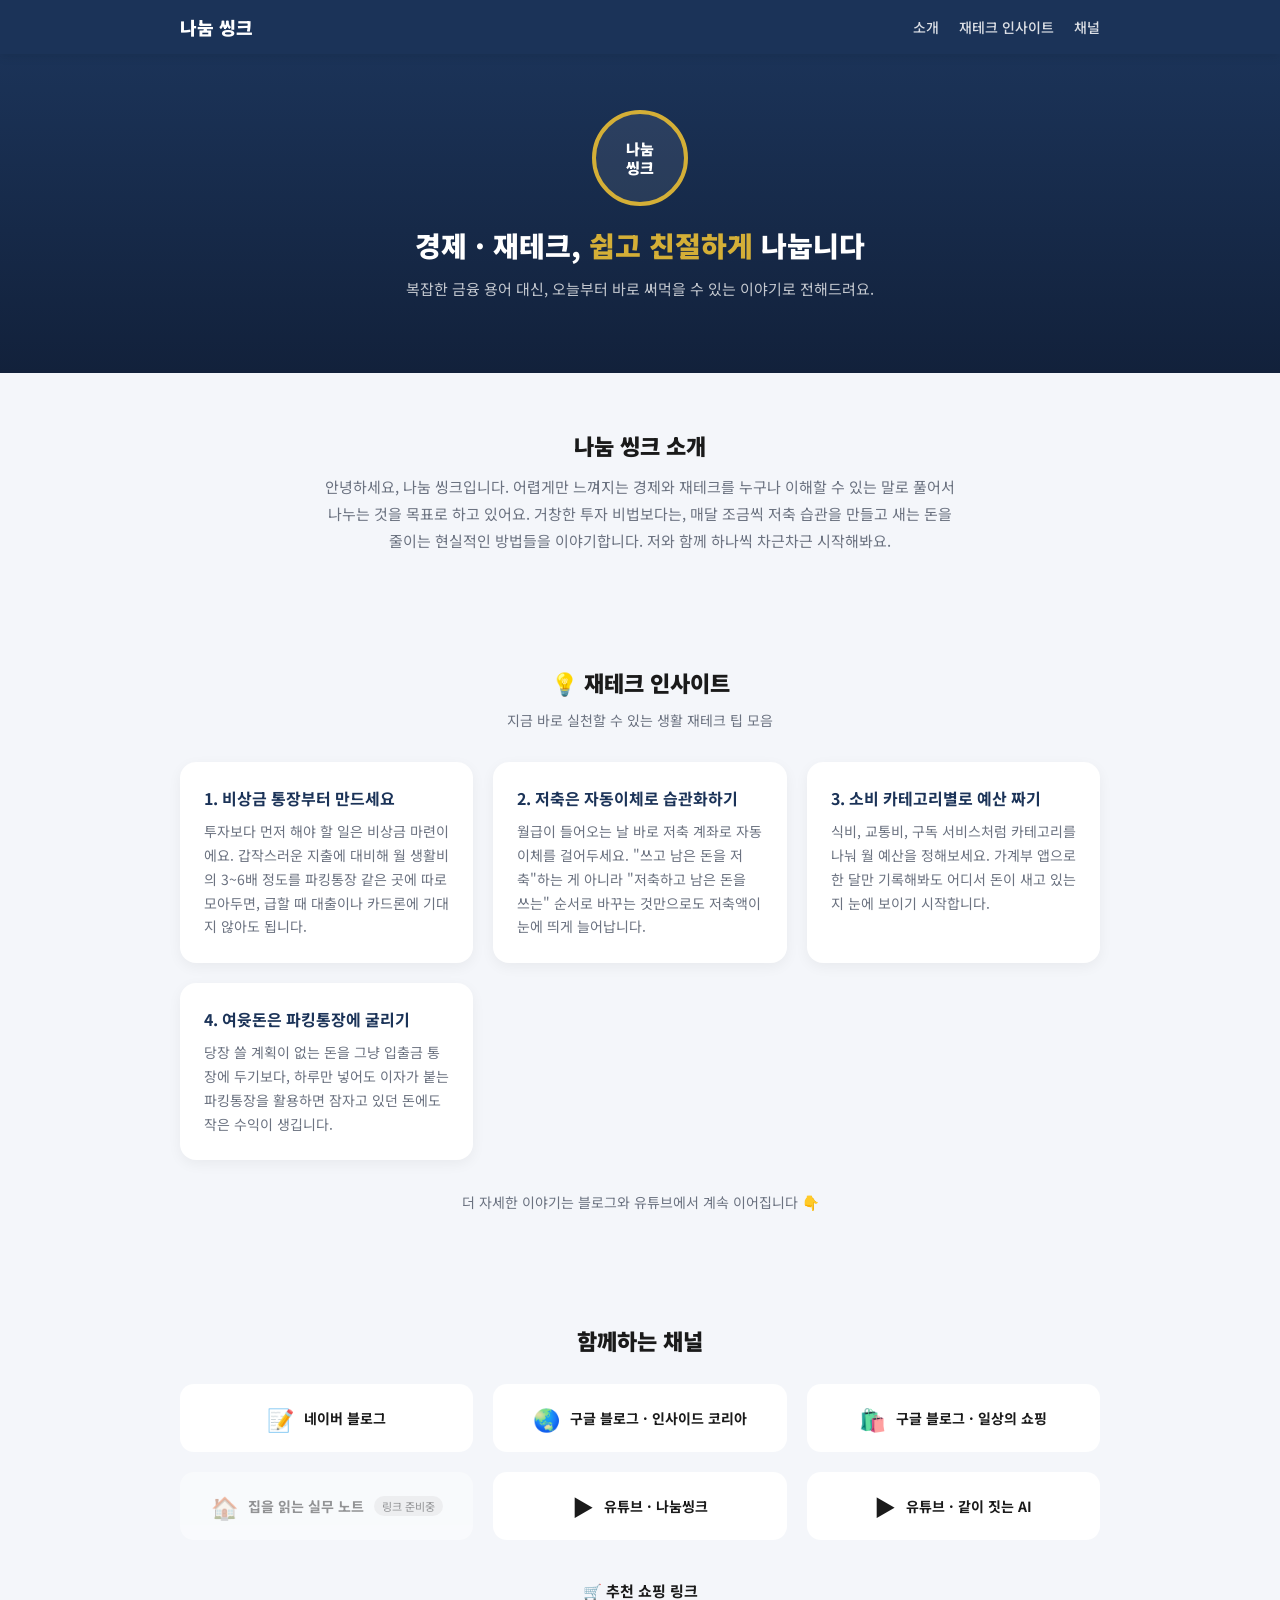
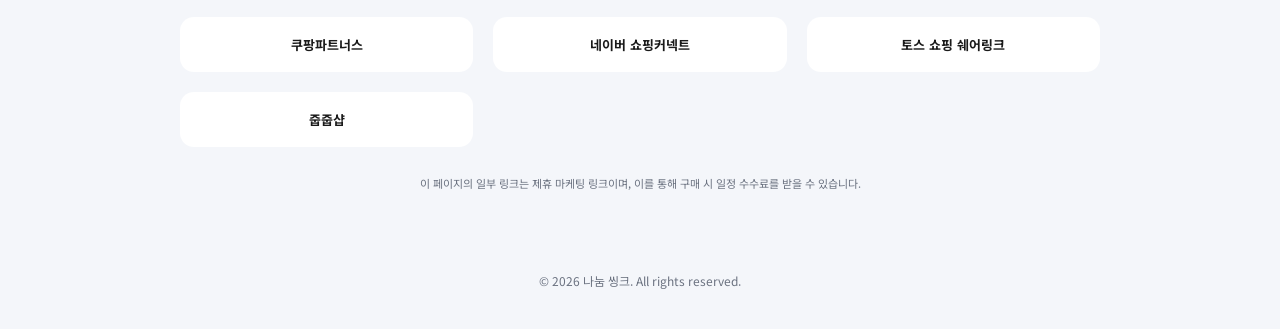
==== commit a9559a2d: "Update index.html" ====
--- a/index.html
+++ b/index.html
@@ -90,6 +90,10 @@
         <span class="card-icon">🛍️</span>
         <span class="channel-name">구글 블로그 · 일상의 쇼핑</span>
       </a>
+      <a class="channel-card" href="#" data-slot="wordpress-jipnotelab" target="_blank" rel="noopener noreferrer">
+        <span class="card-icon">🏠</span>
+        <span class="channel-name">집을 읽는 실무 노트</span>
+      </a>
       <a class="channel-card" href="#" data-slot="youtube" target="_blank" rel="noopener noreferrer">
         <span class="card-icon">▶️</span>
         <span class="channel-name">유튜브 · 나눔씽크</span>
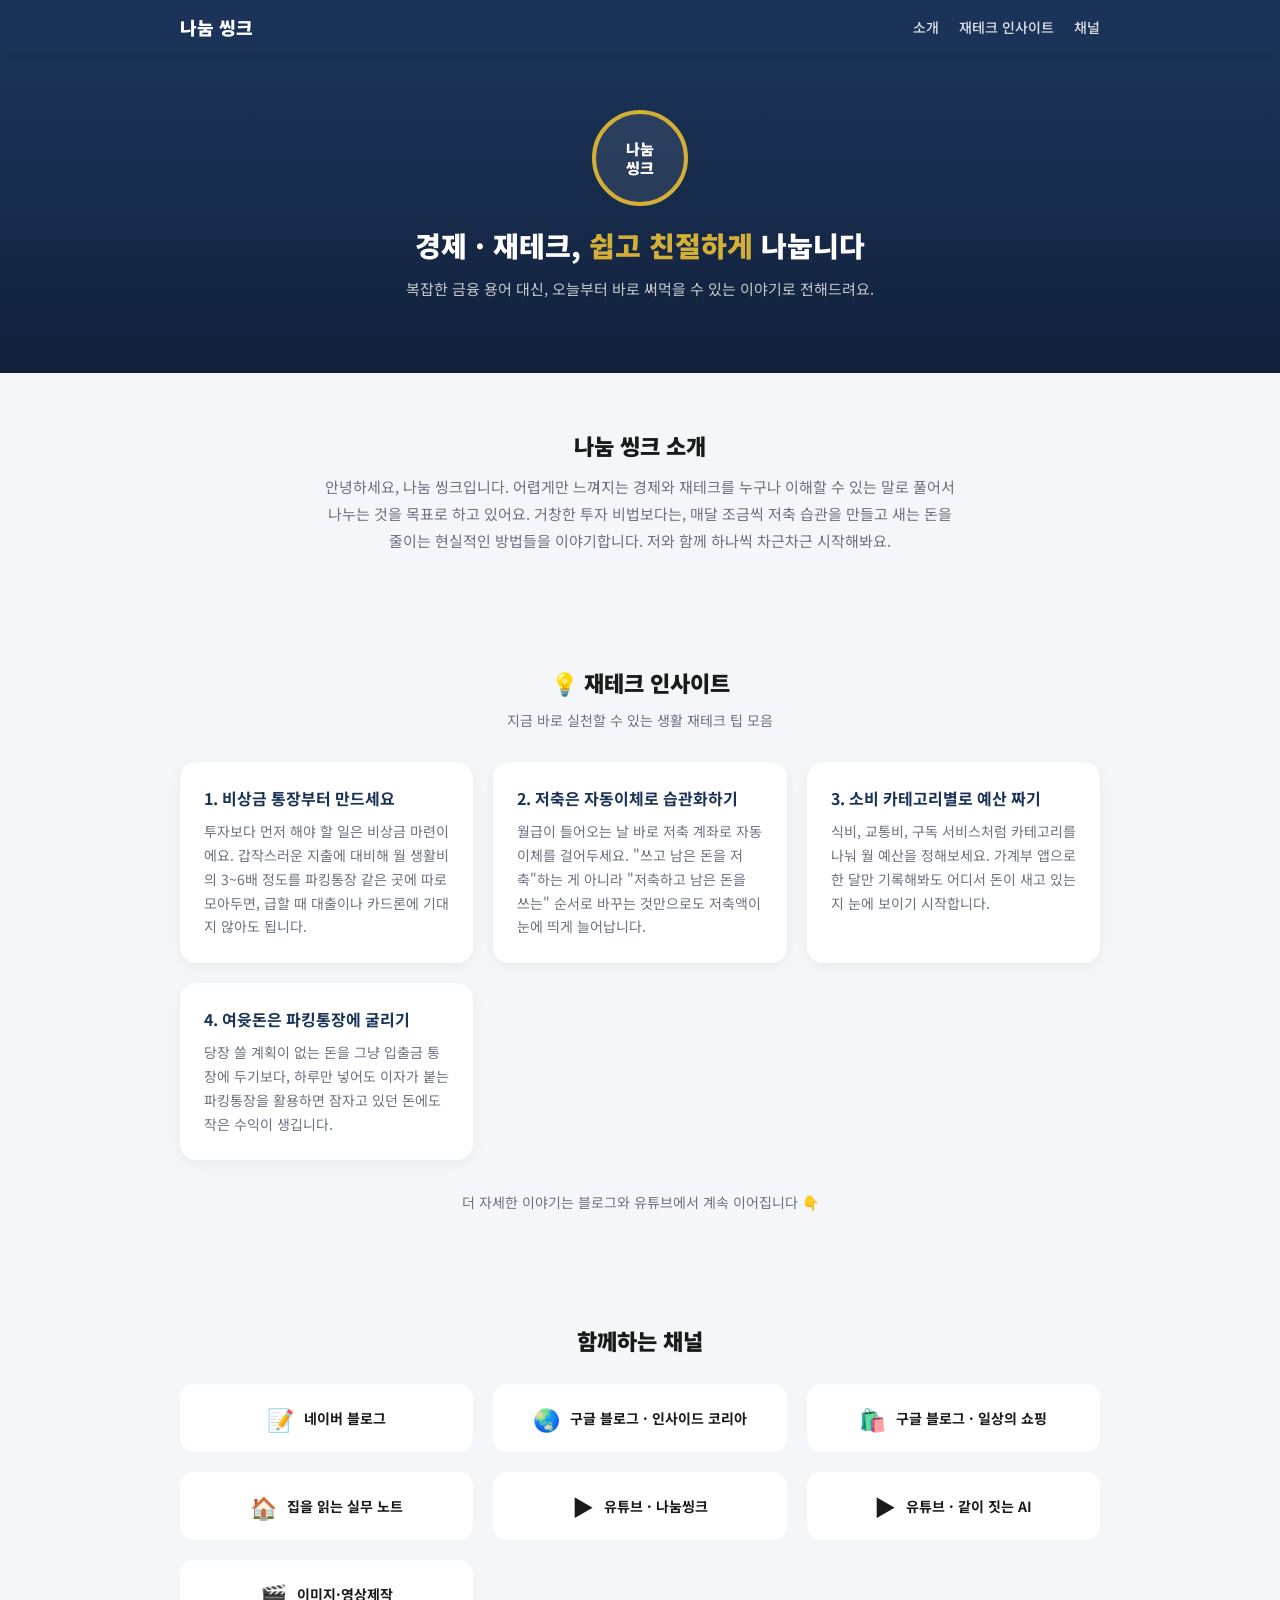
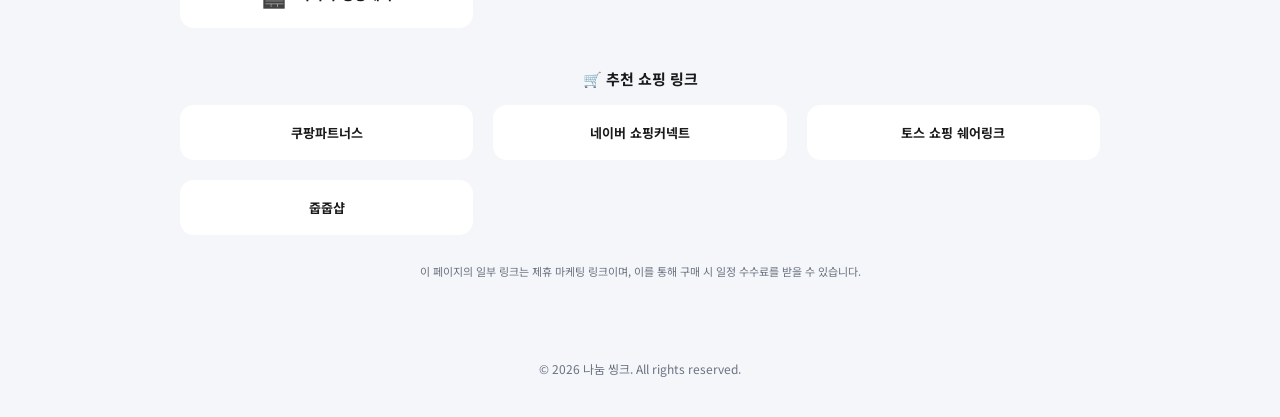
==== commit a32dc4aa: "Add image/video maker page (make.html) and channel card" ====
--- a/index.html
+++ b/index.html
@@ -12,120 +12,124 @@
 <body>
 
 <header class="site-header">
-  <div class="header-inner">
-    <a class="brand" href="#top">나눔 씽크</a>
-    <nav class="nav">
-      <a href="#about">소개</a>
-      <a href="#insights">재테크 인사이트</a>
-      <a href="#channels">채널</a>
-    </nav>
-  </div>
+<div class="header-inner">
+<a class="brand" href="#top">나눔 씽크</a>
+<nav class="nav">
+<a href="#about">소개</a>
+<a href="#insights">재테크 인사이트</a>
+<a href="#channels">채널</a>
+</nav>
+</div>
 </header>
 
 <main id="top">
 
-  <section class="hero">
-    <div class="avatar" role="img" aria-label="나눔 씽크 프로필">나눔<br>씽크</div>
-    <h1>경제 · 재테크, <span class="accent">쉽고 친절하게</span> 나눕니다</h1>
-    <p class="hero-sub">복잡한 금융 용어 대신, 오늘부터 바로 써먹을 수 있는 이야기로 전해드려요.</p>
-  </section>
+<section class="hero">
+<div class="avatar" role="img" aria-label="나눔 씽크 프로필">나눔<br>씽크</div>
+<h1>경제 · 재테크, <span class="accent">쉽고 친절하게</span> 나눕니다</h1>
+<p class="hero-sub">복잡한 금융 용어 대신, 오늘부터 바로 써먹을 수 있는 이야기로 전해드려요.</p>
+</section>
 
-  <section id="about" class="section about">
-    <h2>나눔 씽크 소개</h2>
-    <p>
-      안녕하세요, 나눔 씽크입니다. 어렵게만 느껴지는 경제와 재테크를 누구나 이해할 수 있는 말로
-      풀어서 나누는 것을 목표로 하고 있어요. 거창한 투자 비법보다는, 매달 조금씩 저축 습관을
-      만들고 새는 돈을 줄이는 현실적인 방법들을 이야기합니다. 저와 함께 하나씩 차근차근 시작해봐요.
-    </p>
-  </section>
+<section id="about" class="section about">
+<h2>나눔 씽크 소개</h2>
+<p>
+안녕하세요, 나눔 씽크입니다. 어렵게만 느껴지는 경제와 재테크를 누구나 이해할 수 있는 말로
+풀어서 나누는 것을 목표로 하고 있어요. 거창한 투자 비법보다는, 매달 조금씩 저축 습관을
+만들고 새는 돈을 줄이는 현실적인 방법들을 이야기합니다. 저와 함께 하나씩 차근차근 시작해봐요.
+</p>
+</section>
 
-  <section id="insights" class="section insights">
-    <h2>💡 재테크 인사이트</h2>
-    <p class="section-sub">지금 바로 실천할 수 있는 생활 재테크 팁 모음</p>
-    <div class="card-grid insights-grid">
-      <article class="insight-card">
-        <h3>1. 비상금 통장부터 만드세요</h3>
-        <p>
-          투자보다 먼저 해야 할 일은 비상금 마련이에요. 갑작스러운 지출에 대비해 월 생활비의
-          3~6배 정도를 파킹통장 같은 곳에 따로 모아두면, 급할 때 대출이나 카드론에 기대지 않아도 됩니다.
-        </p>
-      </article>
-      <article class="insight-card">
-        <h3>2. 저축은 자동이체로 습관화하기</h3>
-        <p>
-          월급이 들어오는 날 바로 저축 계좌로 자동이체를 걸어두세요. "쓰고 남은 돈을 저축"하는 게
-          아니라 "저축하고 남은 돈을 쓰는" 순서로 바꾸는 것만으로도 저축액이 눈에 띄게 늘어납니다.
-        </p>
-      </article>
-      <article class="insight-card">
-        <h3>3. 소비 카테고리별로 예산 짜기</h3>
-        <p>
-          식비, 교통비, 구독 서비스처럼 카테고리를 나눠 월 예산을 정해보세요. 가계부 앱으로 한 달만
-          기록해봐도 어디서 돈이 새고 있는지 눈에 보이기 시작합니다.
-        </p>
-      </article>
-      <article class="insight-card">
-        <h3>4. 여윳돈은 파킹통장에 굴리기</h3>
-        <p>
-          당장 쓸 계획이 없는 돈을 그냥 입출금 통장에 두기보다, 하루만 넣어도 이자가 붙는
-          파킹통장을 활용하면 잠자고 있던 돈에도 작은 수익이 생깁니다.
-        </p>
-      </article>
-    </div>
-    <p class="insights-more">더 자세한 이야기는 블로그와 유튜브에서 계속 이어집니다 👇</p>
-  </section>
+<section id="insights" class="section insights">
+<h2>💡 재테크 인사이트</h2>
+<p class="section-sub">지금 바로 실천할 수 있는 생활 재테크 팁 모음</p>
+<div class="card-grid insights-grid">
+<article class="insight-card">
+<h3>1. 비상금 통장부터 만드세요</h3>
+<p>
+투자보다 먼저 해야 할 일은 비상금 마련이에요. 갑작스러운 지출에 대비해 월 생활비의
+3~6배 정도를 파킹통장 같은 곳에 따로 모아두면, 급할 때 대출이나 카드론에 기대지 않아도 됩니다.
+</p>
+</article>
+<article class="insight-card">
+<h3>2. 저축은 자동이체로 습관화하기</h3>
+<p>
+월급이 들어오는 날 바로 저축 계좌로 자동이체를 걸어두세요. "쓰고 남은 돈을 저축"하는 게
+아니라 "저축하고 남은 돈을 쓰는" 순서로 바꾸는 것만으로도 저축액이 눈에 띄게 늘어납니다.
+</p>
+</article>
+<article class="insight-card">
+<h3>3. 소비 카테고리별로 예산 짜기</h3>
+<p>
+식비, 교통비, 구독 서비스처럼 카테고리를 나눠 월 예산을 정해보세요. 가계부 앱으로 한 달만
+기록해봐도 어디서 돈이 새고 있는지 눈에 보이기 시작합니다.
+</p>
+</article>
+<article class="insight-card">
+<h3>4. 여윳돈은 파킹통장에 굴리기</h3>
+<p>
+당장 쓸 계획이 없는 돈을 그냥 입출금 통장에 두기보다, 하루만 넣어도 이자가 붙는
+파킹통장을 활용하면 잠자고 있던 돈에도 작은 수익이 생깁니다.
+</p>
+</article>
+</div>
+<p class="insights-more">더 자세한 이야기는 블로그와 유튜브에서 계속 이어집니다 👇</p>
+</section>
 
-  <section id="channels" class="section channels">
-    <h2>함께하는 채널</h2>
-    <div class="card-grid">
-      <a class="channel-card" href="#" data-slot="naver-blog" target="_blank" rel="noopener noreferrer">
-        <span class="card-icon">📝</span>
-        <span class="channel-name">네이버 블로그</span>
-      </a>
-      <a class="channel-card" href="#" data-slot="google-blog-inside-korea" target="_blank" rel="noopener noreferrer">
-        <span class="card-icon">🌏</span>
-        <span class="channel-name">구글 블로그 · 인사이드 코리아</span>
-      </a>
-      <a class="channel-card" href="#" data-slot="google-blog-ilsang-shopping" target="_blank" rel="noopener noreferrer">
-        <span class="card-icon">🛍️</span>
-        <span class="channel-name">구글 블로그 · 일상의 쇼핑</span>
-      </a>
-      <a class="channel-card" href="#" data-slot="wordpress-jipnotelab" target="_blank" rel="noopener noreferrer">
-        <span class="card-icon">🏠</span>
-        <span class="channel-name">집을 읽는 실무 노트</span>
-      </a>
-      <a class="channel-card" href="#" data-slot="youtube" target="_blank" rel="noopener noreferrer">
-        <span class="card-icon">▶️</span>
-        <span class="channel-name">유튜브 · 나눔씽크</span>
-      </a>
-      <a class="channel-card" href="#" data-slot="youtube-gachi-ai" target="_blank" rel="noopener noreferrer">
-        <span class="card-icon">▶️</span>
-        <span class="channel-name">유튜브 · 같이 짓는 AI</span>
-      </a>
-    </div>
+<section id="channels" class="section channels">
+<h2>함께하는 채널</h2>
+<div class="card-grid">
+<a class="channel-card" href="#" data-slot="naver-blog" target="_blank" rel="noopener noreferrer">
+<span class="card-icon">📝</span>
+<span class="channel-name">네이버 블로그</span>
+</a>
+<a class="channel-card" href="#" data-slot="google-blog-inside-korea" target="_blank" rel="noopener noreferrer">
+<span class="card-icon">🌏</span>
+<span class="channel-name">구글 블로그 · 인사이드 코리아</span>
+</a>
+<a class="channel-card" href="#" data-slot="google-blog-ilsang-shopping" target="_blank" rel="noopener noreferrer">
+<span class="card-icon">🛍️</span>
+<span class="channel-name">구글 블로그 · 일상의 쇼핑</span>
+</a>
+<a class="channel-card" href="#" data-slot="wordpress-jipnotelab" target="_blank" rel="noopener noreferrer">
+<span class="card-icon">🏠</span>
+<span class="channel-name">집을 읽는 실무 노트</span>
+</a>
+<a class="channel-card" href="#" data-slot="youtube" target="_blank" rel="noopener noreferrer">
+<span class="card-icon">▶️</span>
+<span class="channel-name">유튜브 · 나눔씽크</span>
+</a>
+<a class="channel-card" href="#" data-slot="youtube-gachi-ai" target="_blank" rel="noopener noreferrer">
+<span class="card-icon">▶️</span>
+<span class="channel-name">유튜브 · 같이 짓는 AI</span>
+</a>
+<a class="channel-card" href="#" data-slot="image-video-make">
+<span class="card-icon">🎬</span>
+<span class="channel-name">이미지·영상제작</span>
+</a>
+</div>
 
-    <h3 class="shopping-title">🛒 추천 쇼핑 링크</h3>
-    <div class="card-grid shopping-grid">
-      <a class="shopping-card" href="#" data-slot="coupang-partners" target="_blank" rel="noopener noreferrer sponsored">
-        <span class="channel-name">쿠팡파트너스</span>
-      </a>
-      <a class="shopping-card" href="#" data-slot="naver-shopping-connect" target="_blank" rel="noopener noreferrer sponsored">
-        <span class="channel-name">네이버 쇼핑커넥트</span>
-      </a>
-      <a class="shopping-card" href="#" data-slot="toss-shopping-share" target="_blank" rel="noopener noreferrer sponsored">
-        <span class="channel-name">토스 쇼핑 쉐어링크</span>
-      </a>
-      <a class="shopping-card" href="#" data-slot="zoopzoop-shop" target="_blank" rel="noopener noreferrer sponsored">
-        <span class="channel-name">줍줍샵</span>
-      </a>
-    </div>
-    <p class="disclosure">이 페이지의 일부 링크는 제휴 마케팅 링크이며, 이를 통해 구매 시 일정 수수료를 받을 수 있습니다.</p>
-  </section>
+<h3 class="shopping-title">🛒 추천 쇼핑 링크</h3>
+<div class="card-grid shopping-grid">
+<a class="shopping-card" href="#" data-slot="coupang-partners" target="_blank" rel="noopener noreferrer sponsored">
+<span class="channel-name">쿠팡파트너스</span>
+</a>
+<a class="shopping-card" href="#" data-slot="naver-shopping-connect" target="_blank" rel="noopener noreferrer sponsored">
+<span class="channel-name">네이버 쇼핑커넥트</span>
+</a>
+<a class="shopping-card" href="#" data-slot="toss-shopping-share" target="_blank" rel="noopener noreferrer sponsored">
+<span class="channel-name">토스 쇼핑 쉐어링크</span>
+</a>
+<a class="shopping-card" href="#" data-slot="zoopzoop-shop" target="_blank" rel="noopener noreferrer sponsored">
+<span class="channel-name">줍줍샵</span>
+</a>
+</div>
+<p class="disclosure">이 페이지의 일부 링크는 제휴 마케팅 링크이며, 이를 통해 구매 시 일정 수수료를 받을 수 있습니다.</p>
+</section>
 
 </main>
 
 <footer class="footer">
-  <p>© <span id="year"></span> 나눔 씽크. All rights reserved.</p>
+<p>© <span id="year"></span> 나눔 씽크. All rights reserved.</p>
 </footer>
 
 <script src="script.js"></script>
